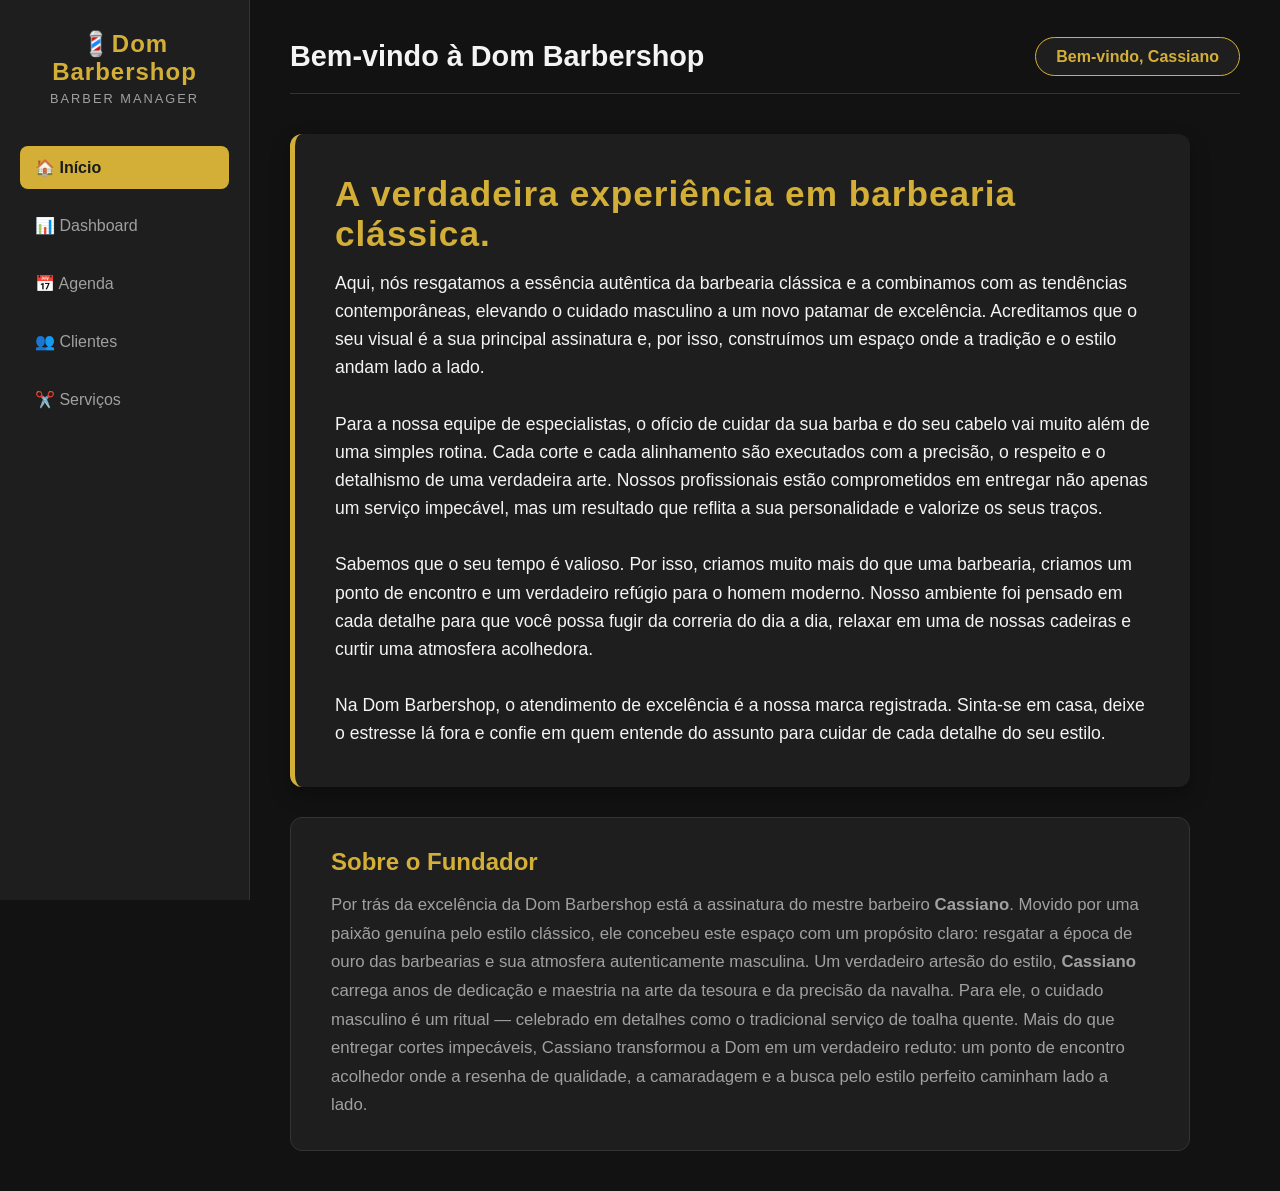
==== frontend/index.html @ 0cf0819b "Front-End até agora" ====
<!DOCTYPE html>
<html lang="pt-BR">
<head>
    <meta charset="UTF-8">
    <meta name="viewport" content="width=device-width, initial-scale=1.0">
    <title>Dom Barbershop | Início</title>
    <link rel="stylesheet" href="css/style.css">
</head>
<body>

    <nav class="sidebar">
        <a href="index.html" class="logo-link">
            <div class="logo">
                <h2 class="shop-name">💈Dom Barbershop</h2>
                <span class="system-name">Barber Manager</span>
            </div>
        </a>
        
        <ul class="nav-links">
            <li><a href="index.html" class="active">🏠 Início</a></li>
            <li><a href="dashboard.html">📊 Dashboard</a></li>
            <li><a href="agenda.html">📅 Agenda</a></li>
            <li><a href="clientes.html">👥 Clientes</a></li>
            <li><a href="servicos.html">✂️ Serviços</a></li>
        </ul>
    </nav>

    <main class="main-content">
        <header class="top-header">
            <h1 id="page-title">Bem-vindo à Dom Barbershop</h1>
            <div class="user-profile">
                <span>Bem-vindo, Cassiano</span>
            </div>
        </header>

        <section id="home-presentation" class="active-page">
            <div class="presentation-container">
                
                <div class="hero-section">
                    <h2>A verdadeira experiência em barbearia clássica.</h2>
                    <p>Aqui, nós resgatamos a essência autêntica da barbearia clássica e a combinamos com as tendências contemporâneas, elevando o cuidado masculino a um novo patamar de excelência. Acreditamos que o seu visual é a sua principal assinatura e, por isso, construímos um espaço onde a tradição e o estilo andam lado a lado. <br><br>

                    Para a nossa equipe de especialistas, o ofício de cuidar da sua barba e do seu cabelo vai muito além de uma simples rotina. Cada corte e cada alinhamento são executados com a precisão, o respeito e o detalhismo de uma verdadeira arte. Nossos profissionais estão comprometidos em entregar não apenas um serviço impecável, mas um resultado que reflita a sua personalidade e valorize os seus traços. <br><br>

                    Sabemos que o seu tempo é valioso. Por isso, criamos muito mais do que uma barbearia, criamos um ponto de encontro e um verdadeiro refúgio para o homem moderno. Nosso ambiente foi pensado em cada detalhe para que você possa fugir da correria do dia a dia, relaxar em uma de nossas cadeiras e curtir uma atmosfera acolhedora. <br><br>

                    Na Dom Barbershop, o atendimento de excelência é a nossa marca registrada. Sinta-se em casa, deixe o estresse lá fora e confie em quem entende do assunto para cuidar de cada detalhe do seu estilo.
                        
                    </p>
                </div>

                <div class="about-owner">
                    <h3>Sobre o Fundador</h3>
                    <p>Por trás da excelência da Dom Barbershop está a assinatura do mestre barbeiro <strong>Cassiano</strong>. Movido por uma paixão genuína pelo estilo clássico, ele concebeu este espaço com um propósito claro: resgatar a época de ouro das barbearias e sua atmosfera autenticamente masculina. Um verdadeiro artesão do estilo, <strong>Cassiano</strong> carrega anos de dedicação e maestria na arte da tesoura e da precisão da navalha. Para ele, o cuidado masculino é um ritual — celebrado em detalhes como o tradicional serviço de toalha quente. Mais do que entregar cortes impecáveis, Cassiano transformou a Dom em um verdadeiro reduto: um ponto de encontro acolhedor onde a resenha de qualidade, a camaradagem e a busca pelo estilo perfeito caminham lado a lado.</p>
                </div>

            </div>
        </section>

    </main>

    <script src="js/main.js"></script>
</body>
</html>
---- frontend/css/style.css ----
/* =========================================
TEMA: PREMIUM / VINTAGE (Escuro e Elegante)
   ========================================= */
:root {
    --primary-color: #d4af37;       /* Dourado */
    --secondary-color: #1a1a1a;     /* Preto secundário */
    --bg-body: #121212;             /* Fundo principal bem escuro */
    --sidebar-bg: #1e1e1e;          /* Fundo do menu e dos cards */
    --text-color: #f4f4f4;          /* Branco gelo */
    --text-muted: #a0a0a0;          /* Cinza para textos secundários */
    --danger-color: #8b0000;        /* Vermelho escuro */
    --success-color: #2e8b57;       /* Verde suave */
    --border-color: #333333;        /* Cor das linhas divisórias */
}

/* =========================================
RESET E CONFIGURAÇÕES GLOBAIS
   ========================================= */
* {
    margin: 0;
    padding: 0;
    box-sizing: border-box;
    font-family: 'Segoe UI', Tahoma, Geneva, Verdana, sans-serif;
}

body {
    background-color: var(--bg-body);
    color: var(--text-color);
    display: flex;
    min-height: 100vh;
}

/* =========================================
SIDEBAR (MENU LATERAL)
   ========================================= */
.sidebar {
    width: 250px;
    background-color: var(--sidebar-bg);
    padding: 30px 20px;
    border-right: 1px solid var(--border-color);
    display: flex;
    flex-direction: column;

    /* Novas propriedades para fixar o menu */
    position: fixed;      /* Fixa o elemento na tela */
    height: 100vh;        /* Garante que ocupe toda a altura da janela */
    left: 0;
    top: 0;
    z-index: 1000;        /* Garante que fique acima de outros elementos */
    overflow-y: auto;     /* Adiciona scroll interno se houver muitos links */
}

.logo h2 {
    color: var(--primary-color);
    text-align: center;
    margin-bottom: 40px;
    font-size: 1.5rem;
    letter-spacing: 1px;
}

.nav-links {
    list-style: none;
}

.nav-links li {
    margin-bottom: 15px;
}

.nav-links a {
    text-decoration: none;
    color: var(--text-muted);
    display: block;
    padding: 12px 15px;
    border-radius: 8px;
    transition: all 0.3s ease;
    font-weight: 500;
}

.nav-links a:hover, .nav-links a.active {
    background-color: var(--primary-color);
    color: var(--secondary-color);
    font-weight: bold;
}

/* =========================================
ÁREA PRINCIPAL (MAIN CONTENT)
   ========================================= */
.main-content {
    flex: 1; /* Ocupa todo o resto da tela */
    padding: 40px;
    display: flex;
    flex-direction: column;
    gap: 30px;
    margin-left: 250px;
}

/* CABEÇALHO */
.top-header {
    display: flex;
    justify-content: space-between;
    align-items: center;
    border-bottom: 1px solid var(--border-color);
    padding-bottom: 20px;
}

.top-header h1 {
    font-size: 1.8rem;
    font-weight: 600;
}

.user-profile span {
    background-color: var(--sidebar-bg);
    padding: 10px 20px;
    border-radius: 20px;
    border: 1px solid var(--primary-color);
    color: var(--primary-color);
    font-weight: bold;
}

/* =========================================
CARDS DO DASHBOARD (CSS GRID)
   ========================================= */
.dashboard-cards {
    display: grid;
    /* Isso faz a responsividade mágica: cria colunas de no mínimo 250px */
    grid-template-columns: repeat(auto-fit, minmax(250px, 1fr));
    gap: 20px;
}

.card {
    background-color: var(--sidebar-bg);
    padding: 25px;
    border-radius: 12px;
    border: 1px solid var(--border-color);
    box-shadow: 0 4px 15px rgba(0, 0, 0, 0.2);
    transition: transform 0.3s ease;
}

.card:hover {
    transform: translateY(-5px); /* Efeito de flutuar ao passar o mouse */
    border-color: var(--primary-color);
}

.card h3 {
    color: var(--text-muted);
    font-size: 1rem;
    margin-bottom: 15px;
}

.card .number {
    font-size: 2.5rem;
    font-weight: bold;
    color: var(--primary-color);
}

.card .next-client {
    font-size: 1.2rem;
    font-weight: 500;
    color: var(--text-color);
}

/* =========================================
ESTILIZAÇÃO DA LOGO E NOME DA BARBEARIA
   ========================================= */
.logo {
    display: flex;
    flex-direction: column;
    align-items: center;
    margin-bottom: 40px;
}

.logo .shop-name {
    color: var(--primary-color);
    font-size: 1.5rem;
    letter-spacing: 1px;
    text-align: center;
    margin-bottom: 5px;
}

.logo .system-name {
    color: var(--text-muted);
    font-size: 0.8rem;
    text-transform: uppercase;
    letter-spacing: 2px;
}

/* =========================================
   FORMULÁRIO DE NOVO AGENDAMENTO
   ========================================= */

/* Container Principal do Formulário */
.form-container {
    background-color: var(--sidebar-bg); /* Usa o mesmo fundo dos cards para coerência */
    padding: 35px 40px;
    border-radius: 12px;
    border: 1px solid var(--border-color);
    box-shadow: 0 8px 20px rgba(0, 0, 0, 0.3); /* Sombra um pouco mais forte para destacar */
    max-width: 800px; /* Evita que o formulário estique na tela inteira */
    margin-top: 10px;
}

/* Cabeçalho do Formulário */
.form-header {
    margin-bottom: 30px;
    border-bottom: 1px solid var(--border-color);
    padding-bottom: 15px;
}

.form-header h2 {
    color: var(--primary-color);
    font-size: 1.8rem;
    margin-bottom: 5px;
}

.form-header p {
    color: var(--text-muted);
    font-size: 0.95rem;
}

/* Estrutura de Grid/Flex para dividir colunas */
.form-row {
    display: flex;
    gap: 20px;
}

.form-row .input-group {
    flex: 1; /* Faz com que os campos na mesma linha dividam o espaço meio a meio */
}

/* Grupos de Inputs (Label + Campo) */
.input-group {
    margin-bottom: 25px;
    display: flex;
    flex-direction: column;
}

.input-group label {
    color: var(--text-color);
    font-size: 0.85rem;
    font-weight: 600;
    margin-bottom: 10px;
    text-transform: uppercase;
    letter-spacing: 1px;
}

/* Estilização dos Campos de Digitação e Seleção */
.input-group input,
.input-group select {
    background-color: var(--bg-body); /* Fundo mais escuro que o container cria "profundidade" */
    color: var(--text-color);
    border: 1px solid var(--border-color);
    padding: 14px 15px;
    border-radius: 8px;
    font-size: 1rem;
    outline: none;
    transition: all 0.3s ease;
}

/* O "Pulo do Gato": Efeito quando o usuário clica no campo */
.input-group input:focus,
.input-group select:focus {
    border-color: var(--primary-color);
    box-shadow: 0 0 0 3px rgba(212, 175, 55, 0.15); /* Uma aura dourada sutil */
}

/* Truque Avançado: Inverter a cor do ícone do calendário para aparecer no tema escuro */
input[type="datetime-local"]::-webkit-calendar-picker-indicator {
    filter: invert(1);
    cursor: pointer;
    opacity: 0.7;
    transition: 0.3s;
}

input[type="datetime-local"]::-webkit-calendar-picker-indicator:hover {
    opacity: 1;
}

/* Botão de Submissão */
.btn-submit {
    background-color: var(--primary-color);
    color: var(--secondary-color); /* Texto preto no fundo dourado gera alto contraste */
    border: none;
    padding: 16px 30px;
    font-size: 1.1rem;
    font-weight: 800;
    border-radius: 8px;
    cursor: pointer;
    width: 100%;
    margin-top: 10px;
    transition: transform 0.3s ease, background-color 0.3s ease, box-shadow 0.3s ease;
    text-transform: uppercase;
    letter-spacing: 2px;
}

.btn-submit:hover {
    transform: translateY(-3px); /* Efeito do botão "levantando" */
    background-color: #e5c158; /* Um dourado levemente mais claro ao passar o mouse */
    box-shadow: 0 6px 20px rgba(212, 175, 55, 0.4);
}

/* =========================================
   CUSTOMIZAÇÃO FLATPICKR - PINTANDO DO ZERO
   ========================================= */

/* Fundo Principal e Borda */
.flatpickr-calendar {
    background: var(--sidebar-bg) !important;
    border: 1px solid var(--border-color) !important;
    box-shadow: 0 10px 25px rgba(0, 0, 0, 0.5) !important;
}

/* Força os fundos internos a ficarem transparentes para mostrar o fundo principal */
.flatpickr-days,
.flatpickr-month,
.flatpickr-weekdays,
.flatpickr-time {
    background: transparent !important;
}

/* Cor de todos os textos (Dias, Meses, Semanas, Relógio) */
.flatpickr-day,
.flatpickr-weekday,
.flatpickr-monthDropdown-months,
.flatpickr-current-month .numInputWrapper input,
.flatpickr-time input, 
.flatpickr-time .flatpickr-am-pm {
    color: var(--text-color) !important;
}

/* O DIA DE HOJE (borda dourada, texto branco) */
.flatpickr-day.today {
    border-color: var(--primary-color) !important;
    color: var(--text-color) !important;
}

/* DIA SELECIONADO E HOVER (Fundo dourado, texto preto) */
.flatpickr-day.selected,
.flatpickr-day:hover,
.flatpickr-day:focus,
.flatpickr-day.today:hover,
.flatpickr-day.today.selected {
    background: var(--primary-color) !important;
    border-color: var(--primary-color) !important;
    color: var(--secondary-color) !important;
    font-weight: bold !important;
}

/* Setas de Mês e Setas do Relógio */
.flatpickr-prev-month svg, 
.flatpickr-next-month svg,
.flatpickr-time .arrowUp svg, 
.flatpickr-time .arrowDown svg {
    fill: var(--text-color) !important;
}

/* Hover nas Setas */
.flatpickr-prev-month:hover svg, 
.flatpickr-next-month:hover svg {
    fill: var(--primary-color) !important;
}

/* Hover no input do relógio */
.flatpickr-time input:hover, 
.flatpickr-time input:focus {
    background: var(--bg-body) !important;
}

/* =========================================
   AJUSTES FINOS: MÊS E ANO
   ========================================= */

/* 1. Dá um respiro (espaço) entre o seletor de Mês e o de Ano */
.flatpickr-current-month .numInputWrapper {
    margin-left: 15px !important; 
}

/* 2. Pinta a setinha de cima (Ano) de branco */
.flatpickr-current-month .numInputWrapper span.arrowUp:after {
    border-bottom-color: var(--text-color) !important;
}

/* 3. Pinta a setinha de baixo (Ano) de branco */
.flatpickr-current-month .numInputWrapper span.arrowDown:after {
    border-top-color: var(--text-color) !important;
}

/* BÔNUS: Fica dourado quando passa o mouse por cima das setinhas do ano */
.flatpickr-current-month .numInputWrapper span.arrowUp:hover:after {
    border-bottom-color: var(--primary-color) !important;
}

.flatpickr-current-month .numInputWrapper span.arrowDown:hover:after {
    border-top-color: var(--primary-color) !important;
}

/* =========================================
AJUSTE DE VISIBILIDADE DOS MESES
   ========================================= */

/* Garante que a lista de meses seja legível (Fundo branco/Texto escuro) */
.flatpickr-monthDropdown-months {
    background-color: #1e1e1e !important; 
    color: #ffffff !important;
    border-radius: 4px;
}

/* Ajusta as opções dentro do menu para preto */
.flatpickr-monthDropdown-month {
    background-color: #ffffff !important;
    color: #000000 !important;
}

/* =========================================
   ESTILOS DA AGENDA (TIMELINE E BOTÃO)
   ========================================= */
.agenda-top-bar {
    display: flex;
    justify-content: space-between;
    align-items: center;
    margin-bottom: 20px;
    border-bottom: 1px solid var(--border-color);
    padding-bottom: 15px;
}

.btn-toggle {
    background-color: transparent;
    color: var(--primary-color);
    border: 1px solid var(--primary-color);
    padding: 8px 15px;
    border-radius: 5px;
    cursor: pointer;
    font-weight: bold;
    transition: 0.3s;
}

.btn-toggle:hover {
    background-color: var(--primary-color);
    color: var(--secondary-color);
}

.agenda-date {
    display: inline-block;
    color: var(--primary-color);
    font-weight: bold;
    font-size: 1.1rem;
    margin-bottom: 15px;
}

.timeline {
    display: flex;
    flex-direction: column;
    gap: 10px;
}

.timeline-slot {
    display: flex;
    align-items: center;
    background-color: #1e1e1e;
    border-radius: 8px;
    padding: 15px 20px;
    border-left: 4px solid var(--primary-color);
}

.slot-time {
    font-weight: bold;
    color: var(--primary-color);
    width: 70px;
    font-size: 1.1rem;
}

.slot-content {
    flex: 1;
    margin-left: 20px;
}

.appointment-card {
    display: flex;
    justify-content: space-between;
    align-items: center;
}

.client-name {
    font-weight: 600;
    font-size: 1.1rem;
    color: var(--text-color);
}

.service-tag {
    background-color: rgba(212, 175, 55, 0.1);
    color: var(--primary-color);
    padding: 4px 12px;
    border-radius: 15px;
    font-size: 0.8rem;
    font-weight: bold;
    text-transform: uppercase;
}

/* =========================================
LINK DA LOGO (SEM ANIMAÇÕES)
   ========================================= */
.logo-link {
    text-decoration: none; /* Remove o sublinhado padrão dos links */
    display: block; /* Garante que toda a área em volta do texto seja clicável */
    cursor: pointer; /* Mostra a "mãozinha" do mouse */
}

/* Força o link a não ter nenhum efeito, cor ou movimento ao passar o mouse */
.logo-link:hover, 
.logo-link:active, 
.logo-link:focus {
    text-decoration: none;
    outline: none;
    background: transparent;
    transform: none; /* Garante ausência de animações de movimento */
}

/* =========================================
   TELA INICIAL (APRESENTAÇÃO)
   ========================================= */
.presentation-container {
    display: flex;
    flex-direction: column;
    gap: 30px;
    max-width: 900px;
    margin-top: 10px;
}

/* Bloco principal de Boas-vindas */
.hero-section {
    background-color: var(--sidebar-bg);
    padding: 40px;
    border-radius: 12px;
    border-left: 5px solid var(--primary-color); /* Borda dourada lateral */
    box-shadow: 0 8px 20px rgba(0, 0, 0, 0.3);
}

.hero-section h2 {
    color: var(--primary-color);
    font-size: 2.2rem;
    margin-bottom: 15px;
    letter-spacing: 1px;
}

.hero-section p {
    font-size: 1.1rem;
    line-height: 1.6;
    color: var(--text-color);
}

/* Bloco sobre o Dono */
.about-owner {
    background-color: var(--sidebar-bg);
    padding: 30px 40px;
    border-radius: 12px;
    border: 1px solid var(--border-color);
}

.about-owner h3 {
    color: var(--primary-color);
    font-size: 1.5rem;
    margin-bottom: 15px;
    display: flex;
    align-items: center;
    gap: 10px;
}

.about-owner p {
    font-size: 1.05rem;
    line-height: 1.7;
    color: var(--text-muted);
}

/* =========================================
BARRA DE TOPO E PESQUISA (Clientes)
   ========================================= */
.agenda-top-bar {
    display: flex;
    justify-content: space-between;
    align-items: center;
    margin-bottom: 25px;
    padding-bottom: 15px;
    border-bottom: 1px solid var(--border-color);
    flex-wrap: wrap; /* Ajuda se a tela for pequena */
    gap: 15px;
}

.busca-container {
    flex: 1;
    max-width: 400px; /* Limita a largura da barra */
    display: flex;
    justify-content: flex-end;
}

#busca-cliente {
    width: 100%;
    padding: 12px 20px;
    border-radius: 30px; /* Deixa a barra redondinha e elegante */
    background-color: var(--bg-body);
    border: 1px solid var(--border-color);
    color: var(--text-color);
    font-size: 1rem;
    outline: none;
    transition: all 0.3s ease;
}

#busca-cliente:focus {
    border-color: var(--primary-color);
    box-shadow: 0 0 0 3px rgba(212, 175, 55, 0.15); /* Brilho dourado ao clicar */
}

#busca-cliente::placeholder {
    color: var(--text-muted);
}

/* =========================================
REGRAS EXCLUSIVAS PARA A TABELA DE CLIENTES (4 Colunas)
   ========================================= */
#clientes-page .tabela-estilizada {
    table-layout: fixed; 
    width: 100%;
}

/* Define a separação uniforme de 25% para cada uma das 4 colunas */
#clientes-page .tabela-estilizada th,
#clientes-page .tabela-estilizada td {
    width: 25%; 
    padding: 15px 20px;
    text-align: left;
}

/* =========================================
ESTILOS DA TABELA (Clientes e Agenda)
   ========================================= */
.card-lista {
    background-color: var(--sidebar-bg);
    padding: 30px;
    border-radius: 12px;
    border: 1px solid var(--border-color);
    box-shadow: 0 8px 20px rgba(0, 0, 0, 0.3);
    margin-top: 10px;
    overflow-x: auto; 
}

.tabela-estilizada {
    width: 100%;
    border-collapse: collapse;
}

/* Cabeçalho padrão para TODAS as tabelas */
.tabela-estilizada th {
    text-align: left; /* Mantém tudo alinhado à esquerda */
    color: var(--primary-color);
    border-bottom: 2px solid var(--border-color);
    padding: 15px 10px;
    font-size: 0.9rem;
    text-transform: uppercase;
    letter-spacing: 1px;
}

/* =========================================
REGRAS EXCLUSIVAS PARA A TABELA DA AGENDA (4 Colunas)
   ========================================= */
#agenda-table-view .tabela-estilizada {
    table-layout: fixed; 
    width: 100%;
}

/* Alinhamos TUDO à esquerda e definimos o respiro geral */
#agenda-table-view .tabela-estilizada th,
#agenda-table-view .tabela-estilizada td {
    padding: 15px 15px; /* Reduzi um pouquinho o padding para não empurrar muito */
    text-align: left; 
}

/* 1. Coluna: HORA (Reduzido para 10% - Fica bem justinho) */
#agenda-table-view .tabela-estilizada th:nth-child(1),
#agenda-table-view .tabela-estilizada td:nth-child(1) {
    width: 30%; 
}

/* 2. Coluna: CLIENTE (Aumentado para 45% - Fica mais perto da hora e ganha destaque) */
#agenda-table-view .tabela-estilizada th:nth-child(2),
#agenda-table-view .tabela-estilizada td:nth-child(2) {
    width: 35%; 
}

/* 3. Coluna: SERVIÇO (Ocupa 30% do espaço) */
#agenda-table-view .tabela-estilizada th:nth-child(3),
#agenda-table-view .tabela-estilizada td:nth-child(3) {
    width: 35%; 
}

/* 4. Coluna: TEMPO (Ocupa os 15% finais) */
#agenda-table-view .tabela-estilizada th:nth-child(4),
#agenda-table-view .tabela-estilizada td:nth-child(4) {
    width: 10%; 
}
/* =========================================
ESTILOS DA GRELHA DE SERVIÇOS
   ========================================= */
.grid-servicos {
    display: grid;
    grid-template-columns: repeat(auto-fill, minmax(220px, 1fr));
    gap: 20px;
    margin-top: 25px;
}

.card-servico {
    background-color: var(--bg-body);
    padding: 25px 20px;
    border-radius: 10px;
    border-left: 4px solid var(--primary-color);
    display: flex;
    flex-direction: column;
    box-shadow: 0 4px 10px rgba(0, 0, 0, 0.2);
    transition: transform 0.3s ease, border-color 0.3s ease;
}

.card-servico:hover {
    transform: translateY(-5px);
    border-color: #fff;
}

/* =========================================
MODAL CUSTOMIZADO (POP-UP INTERATIVO)
   ========================================= */
.modal-overlay {
    display: none; /* Escondido por defeito */
    position: fixed;
    top: 0;
    left: 0;
    width: 100%;
    height: 100%;
    background-color: rgba(0, 0, 0, 0.8); /* Fundo desfocado escuro */
    z-index: 9999;
    justify-content: center;
    align-items: center;
    opacity: 0;
    transition: opacity 0.3s ease;
}

.modal-overlay.active {
    display: flex;
    opacity: 1;
}

.modal-content {
    background-color: var(--sidebar-bg);
    padding: 35px;
    border-radius: 12px;
    border: 1px solid var(--primary-color);
    width: 90%;
    max-width: 400px;
    box-shadow: 0 10px 40px rgba(0, 0, 0, 0.6);
    transform: scale(0.8);
    transition: transform 0.3s ease;
}

.modal-overlay.active .modal-content {
    transform: scale(1); /* Animação de "pulo" ao abrir */
}

.modal-content h3 {
    color: var(--primary-color);
    margin-bottom: 25px;
    font-size: 1.5rem;
    text-align: center;
}

.modal-actions {
    display: flex;
    gap: 15px;
    margin-top: 20px;
}

.btn-cancelar {
    background-color: transparent;
    color: var(--text-muted);
    border: 1px solid var(--text-muted);
    padding: 12px;
    border-radius: 8px;
    cursor: pointer;
    flex: 1;
    font-weight: bold;
    transition: 0.3s;
}

.btn-cancelar:hover {
    background-color: #333;
    color: #fff;
}

/* O botão de Salvar dentro do Pop-up */
.modal-actions .btn-submit {
    margin-top: 0; 
    flex: 1;
    
    /* "Desliga" os estilos do botão gigante do dashboard */
    padding: 12px; /* Mesmo tamanho do Cancelar */
    font-size: 1rem; /* Mesmo tamanho do Cancelar */
    text-transform: none; /* Tira as letras todas maiúsculas */
    letter-spacing: normal; /* Tira o espaçamento extra das letras */
    box-shadow: none; /* Tira a sombra */
    
    /* Deixa o visual com borda transparente igual ao Cancelar, mas em dourado */
    background-color: transparent;
    color: var(--primary-color);
    border: 1px solid var(--primary-color);
    border-radius: 8px;
    transition: 0.3s;
}

.modal-actions .btn-submit:hover {
    background-color: var(--primary-color);
    color: var(--secondary-color);
    transform: none; /* Tira o efeito de pulo para ficar elegante como o Cancelar */
}

/* =========================================
BOTÕES DOS CARTÕES DE SERVIÇO (EDITAR / REMOVER)
   ========================================= */
.card-actions {
    display: flex;
    gap: 10px;
    margin-top: 15px;
}

/* Agrupamos as regras para forçar tamanho idêntico em ambos */
.btn-editar-servico, .btn-remover-servico {
    flex: 1;
    height: 36px; /* Força a altura exata para os dois botões */
    margin: 0 !important; /* Corta qualquer margem antiga que tenha sobrado */
    padding: 0 !important; /* Corta paddings antigos que causam diferença */
    background: transparent;
    border-radius: 5px;
    cursor: pointer;
    font-size: 0.9rem;
    font-weight: bold;
    transition: 0.3s ease;
    
    /* Centraliza o texto dentro da altura que definimos */
    display: flex;
    justify-content: center;
    align-items: center;
    box-sizing: border-box;
}

.btn-editar-servico {
    border: 1px solid var(--primary-color);
    color: var(--primary-color);
}

.btn-editar-servico:hover {
    background: var(--primary-color);
    color: var(--secondary-color);
}

.btn-remover-servico {
    border: 1px solid var(--danger-color);
    color: var(--danger-color);
}

.btn-remover-servico:hover {
    background: var(--danger-color);
    color: #fff;
}

/* =========================================
BOTÃO DE EXCLUIR AGENDAMENTO (LIXEIRA)
========================================= */
.btn-delete-icon {
    background: transparent;
    border: none;
    cursor: pointer;
    font-size: 1.3rem;
    transition: transform 0.2s ease, opacity 0.2s ease;
    opacity: 0.6; /* Fica meio apagado para não chamar muita atenção */
}

.btn-delete-icon:hover {
    transform: scale(1.2); /* Cresce ao passar o mouse */
    opacity: 1; /* Acende a cor */
}
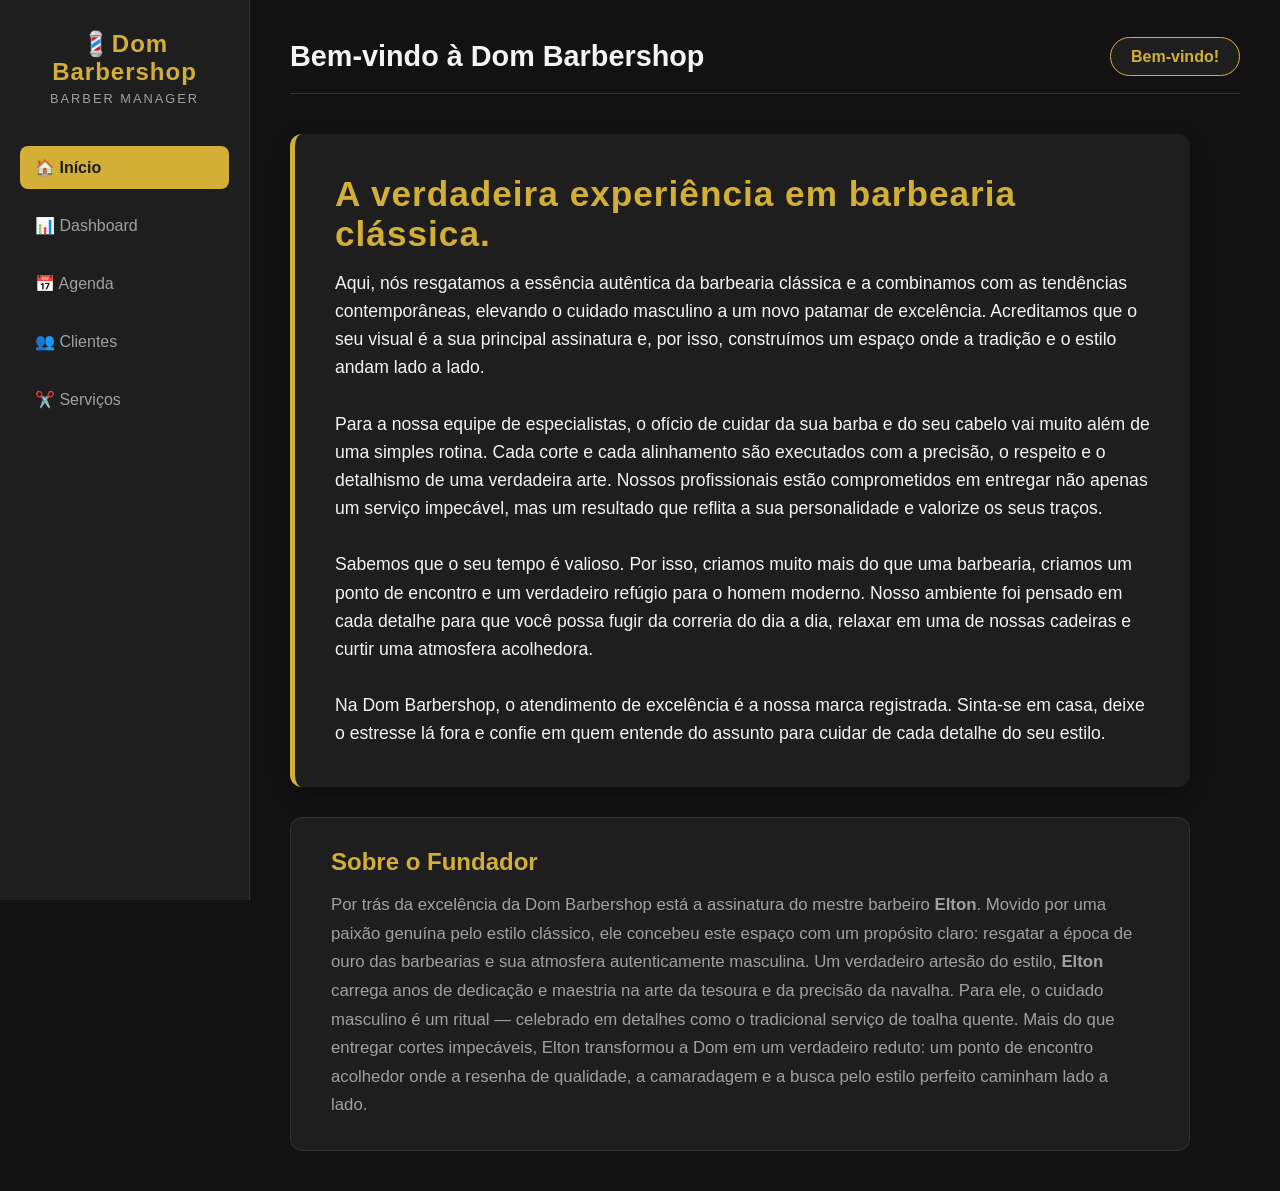
==== commit 06b979eb: "Alterações no fluxo de agendamento e estatísticas reais do dashboard" ====
--- a/frontend/index.html
+++ b/frontend/index.html
@@ -29,7 +29,7 @@
         <header class="top-header">
             <h1 id="page-title">Bem-vindo à Dom Barbershop</h1>
             <div class="user-profile">
-                <span>Bem-vindo, Cassiano</span>
+                <span>Bem-vindo!</span>
             </div>
         </header>
 
@@ -51,7 +51,7 @@
 
                 <div class="about-owner">
                     <h3>Sobre o Fundador</h3>
-                    <p>Por trás da excelência da Dom Barbershop está a assinatura do mestre barbeiro <strong>Cassiano</strong>. Movido por uma paixão genuína pelo estilo clássico, ele concebeu este espaço com um propósito claro: resgatar a época de ouro das barbearias e sua atmosfera autenticamente masculina. Um verdadeiro artesão do estilo, <strong>Cassiano</strong> carrega anos de dedicação e maestria na arte da tesoura e da precisão da navalha. Para ele, o cuidado masculino é um ritual — celebrado em detalhes como o tradicional serviço de toalha quente. Mais do que entregar cortes impecáveis, Cassiano transformou a Dom em um verdadeiro reduto: um ponto de encontro acolhedor onde a resenha de qualidade, a camaradagem e a busca pelo estilo perfeito caminham lado a lado.</p>
+                    <p>Por trás da excelência da Dom Barbershop está a assinatura do mestre barbeiro <strong>Elton</strong>. Movido por uma paixão genuína pelo estilo clássico, ele concebeu este espaço com um propósito claro: resgatar a época de ouro das barbearias e sua atmosfera autenticamente masculina. Um verdadeiro artesão do estilo, <strong>Elton</strong> carrega anos de dedicação e maestria na arte da tesoura e da precisão da navalha. Para ele, o cuidado masculino é um ritual — celebrado em detalhes como o tradicional serviço de toalha quente. Mais do que entregar cortes impecáveis, Elton transformou a Dom em um verdadeiro reduto: um ponto de encontro acolhedor onde a resenha de qualidade, a camaradagem e a busca pelo estilo perfeito caminham lado a lado.</p>
                 </div>
 
             </div>
--- a/frontend/css/style.css
+++ b/frontend/css/style.css
@@ -1,6 +1,5 @@
-/* =========================================
-TEMA: PREMIUM / VINTAGE (Escuro e Elegante)
-   ========================================= */
+/* VARIÁVEIS */
+
 :root {
     --primary-color: #d4af37;       /* Dourado */
     --secondary-color: #1a1a1a;     /* Preto secundário */
@@ -13,9 +12,7 @@
     --border-color: #333333;        /* Cor das linhas divisórias */
 }
 
-/* =========================================
-RESET E CONFIGURAÇÕES GLOBAIS
-   ========================================= */
+/* RESET E CONFIGURAÇÕES GLOBAIS */
 * {
     margin: 0;
     padding: 0;
@@ -30,9 +27,7 @@
     min-height: 100vh;
 }
 
-/* =========================================
-SIDEBAR (MENU LATERAL)
-   ========================================= */
+/* MENU LATERAL */
 .sidebar {
     width: 250px;
     background-color: var(--sidebar-bg);
@@ -41,13 +36,12 @@
     display: flex;
     flex-direction: column;
 
-    /* Novas propriedades para fixar o menu */
-    position: fixed;      /* Fixa o elemento na tela */
-    height: 100vh;        /* Garante que ocupe toda a altura da janela */
+    position: fixed;
+    height: 100vh;
     left: 0;
     top: 0;
-    z-index: 1000;        /* Garante que fique acima de outros elementos */
-    overflow-y: auto;     /* Adiciona scroll interno se houver muitos links */
+    z-index: 1000;
+    overflow-y: auto;
 }
 
 .logo h2 {
@@ -82,11 +76,9 @@
     font-weight: bold;
 }
 
-/* =========================================
-ÁREA PRINCIPAL (MAIN CONTENT)
-   ========================================= */
+/* ÁREA PRINCIPAL */
 .main-content {
-    flex: 1; /* Ocupa todo o resto da tela */
+    flex: 1;
     padding: 40px;
     display: flex;
     flex-direction: column;
@@ -117,12 +109,9 @@
     font-weight: bold;
 }
 
-/* =========================================
-CARDS DO DASHBOARD (CSS GRID)
-   ========================================= */
+/* CARDS DO DASHBOARD */
 .dashboard-cards {
     display: grid;
-    /* Isso faz a responsividade mágica: cria colunas de no mínimo 250px */
     grid-template-columns: repeat(auto-fit, minmax(250px, 1fr));
     gap: 20px;
 }
@@ -137,7 +126,7 @@
 }
 
 .card:hover {
-    transform: translateY(-5px); /* Efeito de flutuar ao passar o mouse */
+    transform: translateY(-5px);
     border-color: var(--primary-color);
 }
 
@@ -159,9 +148,7 @@
     color: var(--text-color);
 }
 
-/* =========================================
-ESTILIZAÇÃO DA LOGO E NOME DA BARBEARIA
-   ========================================= */
+/* ESTILIZAÇÃO DA LOGO E NOME DA BARBEARIA */
 .logo {
     display: flex;
     flex-direction: column;
@@ -184,18 +171,16 @@
     letter-spacing: 2px;
 }
 
-/* =========================================
-   FORMULÁRIO DE NOVO AGENDAMENTO
-   ========================================= */
+/* FORMULÁRIO DE NOVO AGENDAMENTO */
 
 /* Container Principal do Formulário */
 .form-container {
-    background-color: var(--sidebar-bg); /* Usa o mesmo fundo dos cards para coerência */
+    background-color: var(--sidebar-bg);
     padding: 35px 40px;
     border-radius: 12px;
     border: 1px solid var(--border-color);
-    box-shadow: 0 8px 20px rgba(0, 0, 0, 0.3); /* Sombra um pouco mais forte para destacar */
-    max-width: 800px; /* Evita que o formulário estique na tela inteira */
+    box-shadow: 0 8px 20px rgba(0, 0, 0, 0.3);
+    max-width: 800px;
     margin-top: 10px;
 }
 
@@ -224,7 +209,7 @@
 }
 
 .form-row .input-group {
-    flex: 1; /* Faz com que os campos na mesma linha dividam o espaço meio a meio */
+    flex: 1;
 }
 
 /* Grupos de Inputs (Label + Campo) */
@@ -246,7 +231,7 @@
 /* Estilização dos Campos de Digitação e Seleção */
 .input-group input,
 .input-group select {
-    background-color: var(--bg-body); /* Fundo mais escuro que o container cria "profundidade" */
+    background-color: var(--bg-body);
     color: var(--text-color);
     border: 1px solid var(--border-color);
     padding: 14px 15px;
@@ -256,14 +241,13 @@
     transition: all 0.3s ease;
 }
 
-/* O "Pulo do Gato": Efeito quando o usuário clica no campo */
 .input-group input:focus,
 .input-group select:focus {
     border-color: var(--primary-color);
-    box-shadow: 0 0 0 3px rgba(212, 175, 55, 0.15); /* Uma aura dourada sutil */
-}
-
-/* Truque Avançado: Inverter a cor do ícone do calendário para aparecer no tema escuro */
+    box-shadow: 0 0 0 3px rgba(212, 175, 55, 0.15);
+}
+
+/* Inverte a cor do ícone do calendário para aparecer no tema escuro */
 input[type="datetime-local"]::-webkit-calendar-picker-indicator {
     filter: invert(1);
     cursor: pointer;
@@ -275,10 +259,10 @@
     opacity: 1;
 }
 
-/* Botão de Submissão */
+/* Botão de Envio */
 .btn-submit {
     background-color: var(--primary-color);
-    color: var(--secondary-color); /* Texto preto no fundo dourado gera alto contraste */
+    color: var(--secondary-color);
     border: none;
     padding: 16px 30px;
     font-size: 1.1rem;
@@ -298,9 +282,7 @@
     box-shadow: 0 6px 20px rgba(212, 175, 55, 0.4);
 }
 
-/* =========================================
-   CUSTOMIZAÇÃO FLATPICKR - PINTANDO DO ZERO
-   ========================================= */
+/* CUSTOMIZAÇÃO FLATPICKR - PINTANDO DO ZERO */
 
 /* Fundo Principal e Borda */
 .flatpickr-calendar {
@@ -327,13 +309,11 @@
     color: var(--text-color) !important;
 }
 
-/* O DIA DE HOJE (borda dourada, texto branco) */
 .flatpickr-day.today {
     border-color: var(--primary-color) !important;
     color: var(--text-color) !important;
 }
 
-/* DIA SELECIONADO E HOVER (Fundo dourado, texto preto) */
 .flatpickr-day.selected,
 .flatpickr-day:hover,
 .flatpickr-day:focus,
@@ -365,26 +345,19 @@
     background: var(--bg-body) !important;
 }
 
-/* =========================================
-   AJUSTES FINOS: MÊS E ANO
-   ========================================= */
-
-/* 1. Dá um respiro (espaço) entre o seletor de Mês e o de Ano */
+/* MÊS E ANO */
 .flatpickr-current-month .numInputWrapper {
     margin-left: 15px !important; 
 }
 
-/* 2. Pinta a setinha de cima (Ano) de branco */
 .flatpickr-current-month .numInputWrapper span.arrowUp:after {
     border-bottom-color: var(--text-color) !important;
 }
 
-/* 3. Pinta a setinha de baixo (Ano) de branco */
 .flatpickr-current-month .numInputWrapper span.arrowDown:after {
     border-top-color: var(--text-color) !important;
 }
 
-/* BÔNUS: Fica dourado quando passa o mouse por cima das setinhas do ano */
 .flatpickr-current-month .numInputWrapper span.arrowUp:hover:after {
     border-bottom-color: var(--primary-color) !important;
 }
@@ -393,11 +366,8 @@
     border-top-color: var(--primary-color) !important;
 }
 
-/* =========================================
-AJUSTE DE VISIBILIDADE DOS MESES
-   ========================================= */
-
-/* Garante que a lista de meses seja legível (Fundo branco/Texto escuro) */
+/* VISIBILIDADE DOS MESES */
+
 .flatpickr-monthDropdown-months {
     background-color: #1e1e1e !important; 
     color: #ffffff !important;
@@ -410,9 +380,7 @@
     color: #000000 !important;
 }
 
-/* =========================================
-   ESTILOS DA AGENDA (TIMELINE E BOTÃO)
-   ========================================= */
+/* ESTILOS DA AGENDA */
 .agenda-top-bar {
     display: flex;
     justify-content: space-between;
@@ -495,13 +463,11 @@
     text-transform: uppercase;
 }
 
-/* =========================================
-LINK DA LOGO (SEM ANIMAÇÕES)
-   ========================================= */
+/* LINK DA LOGO */
 .logo-link {
-    text-decoration: none; /* Remove o sublinhado padrão dos links */
-    display: block; /* Garante que toda a área em volta do texto seja clicável */
-    cursor: pointer; /* Mostra a "mãozinha" do mouse */
+    text-decoration: none;
+    display: block;
+    cursor: pointer;
 }
 
 /* Força o link a não ter nenhum efeito, cor ou movimento ao passar o mouse */
@@ -511,12 +477,10 @@
     text-decoration: none;
     outline: none;
     background: transparent;
-    transform: none; /* Garante ausência de animações de movimento */
-}
-
-/* =========================================
-   TELA INICIAL (APRESENTAÇÃO)
-   ========================================= */
+    transform: none;
+}
+
+/* TELA INICIAL */
 .presentation-container {
     display: flex;
     flex-direction: column;
@@ -530,7 +494,7 @@
     background-color: var(--sidebar-bg);
     padding: 40px;
     border-radius: 12px;
-    border-left: 5px solid var(--primary-color); /* Borda dourada lateral */
+    border-left: 5px solid var(--primary-color);
     box-shadow: 0 8px 20px rgba(0, 0, 0, 0.3);
 }
 
@@ -570,9 +534,7 @@
     color: var(--text-muted);
 }
 
-/* =========================================
-BARRA DE TOPO E PESQUISA (Clientes)
-   ========================================= */
+/* BARRA DE TOPO E PESQUISA (Clientes) */
 .agenda-top-bar {
     display: flex;
     justify-content: space-between;
@@ -580,13 +542,13 @@
     margin-bottom: 25px;
     padding-bottom: 15px;
     border-bottom: 1px solid var(--border-color);
-    flex-wrap: wrap; /* Ajuda se a tela for pequena */
+    flex-wrap: wrap;
     gap: 15px;
 }
 
 .busca-container {
     flex: 1;
-    max-width: 400px; /* Limita a largura da barra */
+    max-width: 400px;
     display: flex;
     justify-content: flex-end;
 }
@@ -594,7 +556,7 @@
 #busca-cliente {
     width: 100%;
     padding: 12px 20px;
-    border-radius: 30px; /* Deixa a barra redondinha e elegante */
+    border-radius: 30px;
     background-color: var(--bg-body);
     border: 1px solid var(--border-color);
     color: var(--text-color);
@@ -612,15 +574,13 @@
     color: var(--text-muted);
 }
 
-/* =========================================
-REGRAS EXCLUSIVAS PARA A TABELA DE CLIENTES (4 Colunas)
-   ========================================= */
+/* REGRAS EXCLUSIVAS PARA A TABELA DE CLIENTES */
 #clientes-page .tabela-estilizada {
     table-layout: fixed; 
     width: 100%;
 }
 
-/* Define a separação uniforme de 25% para cada uma das 4 colunas */
+/* Define a separação das colunas */
 #clientes-page .tabela-estilizada th,
 #clientes-page .tabela-estilizada td {
     width: 25%; 
@@ -628,9 +588,7 @@
     text-align: left;
 }
 
-/* =========================================
-ESTILOS DA TABELA (Clientes e Agenda)
-   ========================================= */
+/* ESTILOS DA TABELA (Clientes e Agenda) */
 .card-lista {
     background-color: var(--sidebar-bg);
     padding: 30px;
@@ -648,7 +606,7 @@
 
 /* Cabeçalho padrão para TODAS as tabelas */
 .tabela-estilizada th {
-    text-align: left; /* Mantém tudo alinhado à esquerda */
+    text-align: left;
     color: var(--primary-color);
     border-bottom: 2px solid var(--border-color);
     padding: 15px 10px;
@@ -657,47 +615,38 @@
     letter-spacing: 1px;
 }
 
-/* =========================================
-REGRAS EXCLUSIVAS PARA A TABELA DA AGENDA (4 Colunas)
-   ========================================= */
+/* REGRAS EXCLUSIVAS PARA A TABELA DA AGENDA */
 #agenda-table-view .tabela-estilizada {
     table-layout: fixed; 
     width: 100%;
 }
 
-/* Alinhamos TUDO à esquerda e definimos o respiro geral */
 #agenda-table-view .tabela-estilizada th,
 #agenda-table-view .tabela-estilizada td {
-    padding: 15px 15px; /* Reduzi um pouquinho o padding para não empurrar muito */
+    padding: 15px 15px;
     text-align: left; 
 }
 
-/* 1. Coluna: HORA (Reduzido para 10% - Fica bem justinho) */
 #agenda-table-view .tabela-estilizada th:nth-child(1),
 #agenda-table-view .tabela-estilizada td:nth-child(1) {
     width: 30%; 
 }
 
-/* 2. Coluna: CLIENTE (Aumentado para 45% - Fica mais perto da hora e ganha destaque) */
 #agenda-table-view .tabela-estilizada th:nth-child(2),
 #agenda-table-view .tabela-estilizada td:nth-child(2) {
     width: 35%; 
 }
 
-/* 3. Coluna: SERVIÇO (Ocupa 30% do espaço) */
 #agenda-table-view .tabela-estilizada th:nth-child(3),
 #agenda-table-view .tabela-estilizada td:nth-child(3) {
     width: 35%; 
 }
 
-/* 4. Coluna: TEMPO (Ocupa os 15% finais) */
 #agenda-table-view .tabela-estilizada th:nth-child(4),
 #agenda-table-view .tabela-estilizada td:nth-child(4) {
     width: 10%; 
 }
-/* =========================================
-ESTILOS DA GRELHA DE SERVIÇOS
-   ========================================= */
+/* ESTILOS DO GRID DE SERVIÇOS */
 .grid-servicos {
     display: grid;
     grid-template-columns: repeat(auto-fill, minmax(220px, 1fr));
@@ -721,17 +670,15 @@
     border-color: #fff;
 }
 
-/* =========================================
-MODAL CUSTOMIZADO (POP-UP INTERATIVO)
-   ========================================= */
+/* MODAL CUSTOMIZADO (POP-UP INTERATIVO) */
 .modal-overlay {
-    display: none; /* Escondido por defeito */
+    display: none;
     position: fixed;
     top: 0;
     left: 0;
     width: 100%;
     height: 100%;
-    background-color: rgba(0, 0, 0, 0.8); /* Fundo desfocado escuro */
+    background-color: rgba(0, 0, 0, 0.8);
     z-index: 9999;
     justify-content: center;
     align-items: center;
@@ -757,7 +704,7 @@
 }
 
 .modal-overlay.active .modal-content {
-    transform: scale(1); /* Animação de "pulo" ao abrir */
+    transform: scale(1);
 }
 
 .modal-content h3 {
@@ -771,6 +718,12 @@
     display: flex;
     gap: 15px;
     margin-top: 20px;
+}
+
+/* Garante que o botão de remover dentro de modais siga o padrão de altura dos outros */
+.modal-actions .btn-remover-servico {
+    margin-top: 0;
+    font-size: 0.9rem;
 }
 
 .btn-cancelar {
@@ -790,19 +743,16 @@
     color: #fff;
 }
 
-/* O botão de Salvar dentro do Pop-up */
+/* Botão de Salvar dentro do Pop-up */
 .modal-actions .btn-submit {
     margin-top: 0; 
     flex: 1;
     
-    /* "Desliga" os estilos do botão gigante do dashboard */
-    padding: 12px; /* Mesmo tamanho do Cancelar */
-    font-size: 1rem; /* Mesmo tamanho do Cancelar */
-    text-transform: none; /* Tira as letras todas maiúsculas */
-    letter-spacing: normal; /* Tira o espaçamento extra das letras */
-    box-shadow: none; /* Tira a sombra */
-    
-    /* Deixa o visual com borda transparente igual ao Cancelar, mas em dourado */
+    padding: 12px;
+    font-size: 1rem;
+    text-transform: none;
+    letter-spacing: normal;
+    box-shadow: none;
     background-color: transparent;
     color: var(--primary-color);
     border: 1px solid var(--primary-color);
@@ -813,19 +763,17 @@
 .modal-actions .btn-submit:hover {
     background-color: var(--primary-color);
     color: var(--secondary-color);
-    transform: none; /* Tira o efeito de pulo para ficar elegante como o Cancelar */
-}
-
-/* =========================================
-BOTÕES DOS CARTÕES DE SERVIÇO (EDITAR / REMOVER)
-   ========================================= */
+    transform: none;
+}
+
+/* BOTÕES DOS CARTÕES DE SERVIÇO (EDITAR / REMOVER) */
 .card-actions {
     display: flex;
     gap: 10px;
     margin-top: 15px;
 }
 
-/* Agrupamos as regras para forçar tamanho idêntico em ambos */
+/* Forçar tamanho idêntico */
 .btn-editar-servico, .btn-remover-servico {
     flex: 1;
     height: 36px; /* Força a altura exata para os dois botões */
@@ -838,7 +786,7 @@
     font-weight: bold;
     transition: 0.3s ease;
     
-    /* Centraliza o texto dentro da altura que definimos */
+    /* Centraliza o texto dentro da altura definida */
     display: flex;
     justify-content: center;
     align-items: center;
@@ -865,19 +813,70 @@
     color: #fff;
 }
 
-/* =========================================
-BOTÃO DE EXCLUIR AGENDAMENTO (LIXEIRA)
-========================================= */
+/* BOTÃO DE EXCLUIR AGENDAMENTO (LIXEIRA) */
 .btn-delete-icon {
     background: transparent;
     border: none;
     cursor: pointer;
     font-size: 1.3rem;
     transition: transform 0.2s ease, opacity 0.2s ease;
-    opacity: 0.6; /* Fica meio apagado para não chamar muita atenção */
+    opacity: 0.6;
 }
 
 .btn-delete-icon:hover {
-    transform: scale(1.2); /* Cresce ao passar o mouse */
-    opacity: 1; /* Acende a cor */
+    transform: scale(1.2);
+    opacity: 1;
+}
+
+/* NOTIFICAÇÕES FLUTUANTES */
+.toast-notification {
+    position: fixed;
+    top: 50%;
+    left: 50%;
+    transform: translate(-50%, -50%) scale(0.8);
+    opacity: 0;
+    visibility: hidden;
+    background-color: var(--success-color);
+    color: #ffffff;
+    padding: 20px 25px;
+    border-radius: 12px;
+    box-shadow: 0 15px 40px rgba(0, 0, 0, 0.6);
+    font-size: 1rem;
+    z-index: 10000; 
+    display: flex;
+    align-items: flex-start;
+    gap: 15px;
+    width: 90%; 
+    max-width: 450px;
+    
+    transition: all 0.4s cubic-bezier(0.68, -0.55, 0.265, 1.55);
+}
+
+.toast-notification.show {
+    transform: translate(-50%, -50%) scale(1);
+    opacity: 1;
+    visibility: visible;
+}
+
+.toast-notification.error {
+    background-color: var(--danger-color);
+}
+
+/* BOTÃO FECHAR DA NOTIFICAÇÃO  */
+.toast-close {
+    background: transparent;
+    border: none;
+    color: #ffffff;
+    font-size: 1.8rem;
+    cursor: pointer;
+    opacity: 0.6;
+    transition: opacity 0.3s ease;
+    line-height: 1;
+    padding: 0;
+    margin-left: 10px;
+    margin-top: -2px;
+}
+
+.toast-close:hover {
+    opacity: 1;
 }
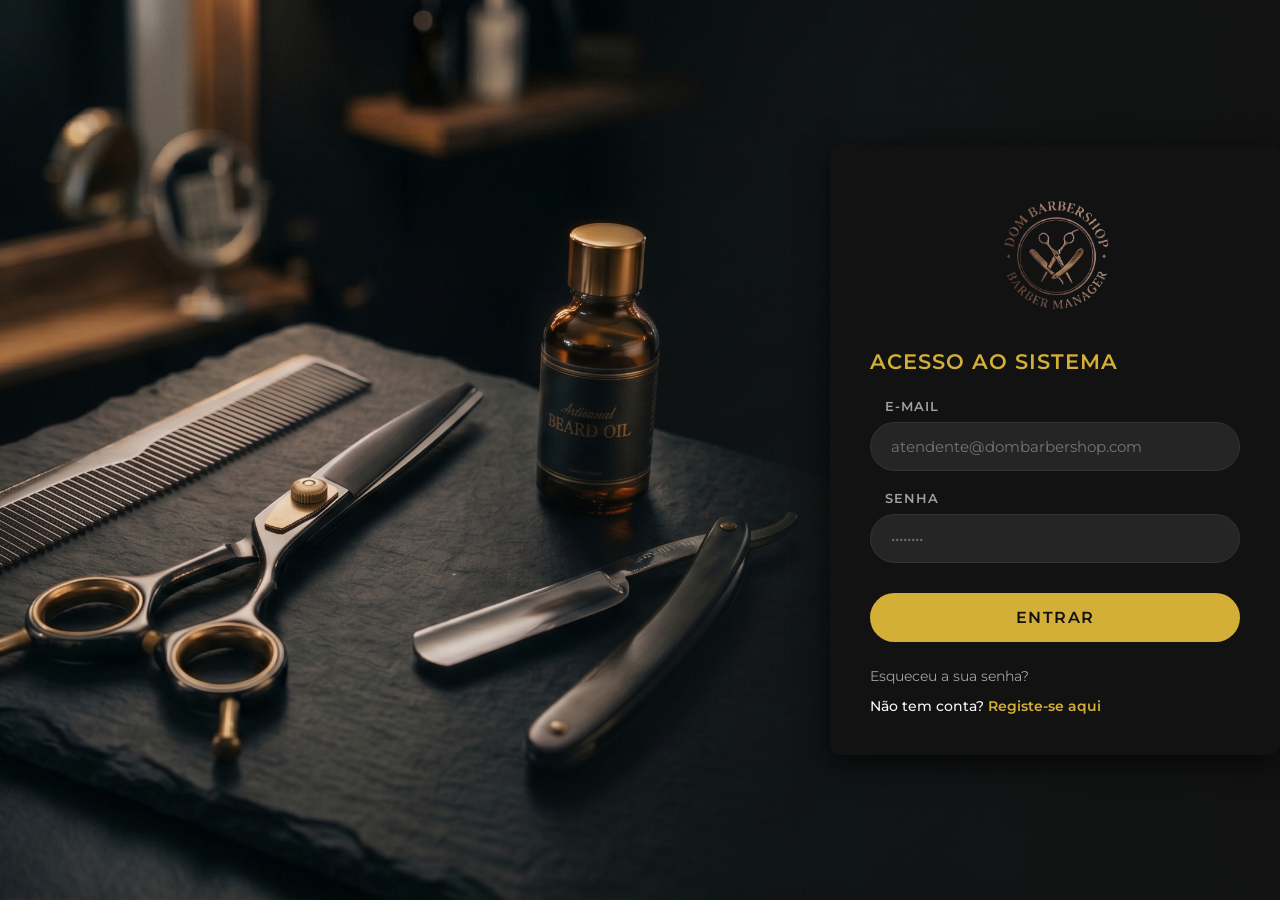
==== commit 4fcc71e4: "feat: reestruturação de autenticação, UI/UX global e automação de lembretes Segurança & Banco de Dad" ====
--- a/frontend/index.html
+++ b/frontend/index.html
@@ -4,6 +4,8 @@
     <meta charset="UTF-8">
     <meta name="viewport" content="width=device-width, initial-scale=1.0">
     <title>Dom Barbershop | Início</title>
+    <link rel="icon" type="image/png" href="icon.png?v=2" sizes="32x32">
+
     <link rel="stylesheet" href="css/style.css">
 </head>
 <body>
@@ -11,25 +13,26 @@
     <nav class="sidebar">
         <a href="index.html" class="logo-link">
             <div class="logo">
-                <h2 class="shop-name">💈Dom Barbershop</h2>
+                <h2 class="shop-name">Dom Barbershop</h2>
                 <span class="system-name">Barber Manager</span>
             </div>
         </a>
         
         <ul class="nav-links">
-            <li><a href="index.html" class="active">🏠 Início</a></li>
-            <li><a href="dashboard.html">📊 Dashboard</a></li>
-            <li><a href="agenda.html">📅 Agenda</a></li>
-            <li><a href="clientes.html">👥 Clientes</a></li>
-            <li><a href="servicos.html">✂️ Serviços</a></li>
+            <li><a href="index.html" class="active">Início</a></li>
+            <li><a href="dashboard.html">Dashboard</a></li>
+            <li><a href="agenda.html">Agenda</a></li>
+            <li><a href="clientes.html">Clientes</a></li>
+            <li><a href="servicos.html">Serviços</a></li>
         </ul>
     </nav>
 
     <main class="main-content">
         <header class="top-header">
             <h1 id="page-title">Bem-vindo à Dom Barbershop</h1>
-            <div class="user-profile">
-                <span>Bem-vindo!</span>
+
+            <div class="welcome-container">
+                <p class="welcome-text">Seja bem-vindo(a), <span id="nome-usuario-logado">Usuário</span></p>
             </div>
         </header>
 
--- a/frontend/css/style.css
+++ b/frontend/css/style.css
@@ -1,18 +1,17 @@
 /* VARIÁVEIS */
 
 :root {
-    --primary-color: #d4af37;       /* Dourado */
-    --secondary-color: #1a1a1a;     /* Preto secundário */
-    --bg-body: #121212;             /* Fundo principal bem escuro */
-    --sidebar-bg: #1e1e1e;          /* Fundo do menu e dos cards */
-    --text-color: #f4f4f4;          /* Branco gelo */
-    --text-muted: #a0a0a0;          /* Cinza para textos secundários */
-    --danger-color: #8b0000;        /* Vermelho escuro */
-    --success-color: #2e8b57;       /* Verde suave */
-    --border-color: #333333;        /* Cor das linhas divisórias */
-}
-
-/* RESET E CONFIGURAÇÕES GLOBAIS */
+    --primary-color: #d4af37;       
+    --secondary-color: #1a1a1a;     
+    --bg-body: #121212;             
+    --sidebar-bg: #1e1e1e;          
+    --text-color: #f4f4f4;         
+    --text-muted: #a0a0a0;          
+    --danger-color: #8b0000;       
+    --success-color: #2e8b57;       
+    --border-color: #333333;        
+}
+
 * {
     margin: 0;
     padding: 0;
@@ -277,12 +276,12 @@
 }
 
 .btn-submit:hover {
-    transform: translateY(-3px); /* Efeito do botão "levantando" */
-    background-color: #e5c158; /* Um dourado levemente mais claro ao passar o mouse */
+    transform: translateY(-3px);
+    background-color: #e5c158; 
     box-shadow: 0 6px 20px rgba(212, 175, 55, 0.4);
 }
 
-/* CUSTOMIZAÇÃO FLATPICKR - PINTANDO DO ZERO */
+/* CUSTOMIZAÇÃO FLATPICKR */
 
 /* Fundo Principal e Borda */
 .flatpickr-calendar {
@@ -291,7 +290,7 @@
     box-shadow: 0 10px 25px rgba(0, 0, 0, 0.5) !important;
 }
 
-/* Força os fundos internos a ficarem transparentes para mostrar o fundo principal */
+
 .flatpickr-days,
 .flatpickr-month,
 .flatpickr-weekdays,
@@ -567,7 +566,7 @@
 
 #busca-cliente:focus {
     border-color: var(--primary-color);
-    box-shadow: 0 0 0 3px rgba(212, 175, 55, 0.15); /* Brilho dourado ao clicar */
+    box-shadow: 0 0 0 3px rgba(212, 175, 55, 0.15);
 }
 
 #busca-cliente::placeholder {
@@ -776,9 +775,9 @@
 /* Forçar tamanho idêntico */
 .btn-editar-servico, .btn-remover-servico {
     flex: 1;
-    height: 36px; /* Força a altura exata para os dois botões */
-    margin: 0 !important; /* Corta qualquer margem antiga que tenha sobrado */
-    padding: 0 !important; /* Corta paddings antigos que causam diferença */
+    height: 36px;
+    margin: 0 !important; 
+    padding: 0 !important; 
     background: transparent;
     border-radius: 5px;
     cursor: pointer;
@@ -862,7 +861,7 @@
     background-color: var(--danger-color);
 }
 
-/* BOTÃO FECHAR DA NOTIFICAÇÃO  */
+/* BOTÃO FECHAR DA NOTIFICAÇÃO */
 .toast-close {
     background: transparent;
     border: none;
@@ -879,4 +878,298 @@
 
 .toast-close:hover {
     opacity: 1;
+}
+
+.text-muted { color: var(--text-muted); }
+.text-primary { color: var(--primary-color); }
+.text-success { color: var(--success-color) !important; }
+.text-danger { color: var(--danger-color) !important; }
+.text-center { text-align: center; }
+.text-large { font-size: 1.1rem; color: var(--text-color); }
+.font-bold { font-weight: bold; }
+.mb-10 { margin-bottom: 10px; }
+.mb-15 { margin-bottom: 15px; }
+.mb-25 { margin-bottom: 25px; }
+.w-100 { width: 100%; }
+
+/* DASHBOARD */
+.dashboard-cards {
+    display: grid;
+    grid-template-columns: repeat(auto-fit, minmax(250px, 1fr));
+    gap: 20px;
+    margin-bottom: 30px;
+}
+.input-group.half-width {
+    width: 50%;
+}
+
+/* AGENDA */
+.agenda-navigation {
+    display: flex;
+    align-items: center;
+    justify-content: center;
+    gap: 20px;
+    margin-bottom: 25px;
+    background: var(--bg-card);
+    padding: 15px;
+    border-radius: 10px;
+    border: 1px solid var(--border-color);
+}
+.datepicker-container {
+    text-align: center;
+    cursor: pointer;
+}
+.display-data {
+    font-weight: bold;
+    font-size: 1.1rem;
+    color: var(--primary-color);
+}
+.btn-toggle.btn-small {
+    padding: 5px 15px;
+}
+
+/* PERFIL DO CLIENTE */
+.perfil-info-box {
+    background: var(--bg-body);
+    padding: 20px;
+    border-radius: 10px;
+    margin-bottom: 20px;
+    border: 1px solid var(--border-color);
+}
+.perfil-cortes-row {
+    font-size: 1.2rem;
+    margin-top: 15px;
+    border-top: 1px solid var(--border-color);
+    padding-top: 15px;
+}
+.status-agendamento-box {
+    background: var(--bg-body);
+    border: 1px solid var(--primary-color);
+    padding: 15px;
+    border-radius: 10px;
+    margin-bottom: 20px;
+}
+
+/* MODAIS E CAIXAS */
+.modal-content.large { max-width: 450px; }
+.modal-content.center-small {
+    max-width: 400px;
+    text-align: center;
+}
+.modal-title-primary {
+    color: var(--primary-color);
+    margin-bottom: 15px;
+    font-size: 1.5rem;
+}
+.modal-title-danger {
+    color: var(--danger-color);
+    margin-bottom: 15px;
+    font-size: 1.5rem;
+}
+
+/* BOTÕES BLINDADOS E GRUPOS */
+.modal-actions.col {
+    flex-direction: column;
+    gap: 10px;
+}
+.modal-btn-group {
+    display: flex;
+    gap: 10px;
+    width: 100%;
+}
+.modal-btn-group-spaced {
+    display: flex;
+    gap: 15px;
+    margin-top: 20px;
+    width: 100%;
+}
+.btn-grid-group {
+    display: grid;
+    grid-template-columns: 1fr 1fr;
+    gap: 10px;
+}
+.btn-flex { 
+    flex: 1; 
+}
+.btn-success {
+    background-color: var(--success-color) !important;
+    color: white !important;
+    border: none;
+}
+.btn-danger {
+    background-color: var(--danger-color) !important;
+    color: white !important;
+    border: none;
+}
+.btn-danger-alt {
+    height: 45px;
+    border-radius: 8px;
+}
+.btn-grid {
+    width: 100%;
+    padding: 12px 5px;
+    font-size: 0.95rem;
+    border-radius: 6px;
+    cursor: pointer;
+    font-weight: bold;
+    text-transform: uppercase;
+}
+.btn-half {
+    width: 50%;
+    padding: 12px 0;
+    font-size: 0.95rem;
+    border-radius: 8px;
+    cursor: pointer;
+    font-weight: bold;
+    text-transform: uppercase;
+    box-sizing: border-box;
+}
+.btn-outline {
+    border: 1px solid var(--border-color);
+    background-color: transparent;
+    color: var(--text-color);
+}
+
+/* CLASSES DINÂMICAS DO JAVASCRIPT */
+
+/* Notificações (Toast) */
+.toast-icon { font-size: 1.5rem; line-height: 1; }
+.toast-message { flex: 1; }
+.toast-link { color: #fff; text-decoration: underline; font-weight: bold; font-size: 1.1rem; }
+
+.p-20 { padding: 20px; }
+.empty-service { padding: 40px; grid-column: 1 / -1; }
+.service-name { font-size: 1.3rem; margin-bottom: 8px; display: block; }
+.flex-between-center { display: flex; justify-content: space-between; align-items: center; }
+.btn-icon { background: none; border: none; cursor: pointer; }
+
+/* Status da Agenda */
+.status-concluido { opacity: 0.7; }
+.border-concluido { border-left: 4px solid var(--success-color); }
+
+.status-faltou { opacity: 0.6; }
+.border-faltou { border-left: 4px solid var(--danger-color); }
+
+.status-resgatado { opacity: 0.7; }
+.border-resgatado { border-left: 4px solid #f39c12; }
+.text-warning { color: #f39c12 !important; }
+
+.btn-logout {
+    background-color: transparent;
+    color: #e5c07b; /* Dourado */
+    border: 1px solid #e5c07b;
+    padding: 8px 16px;
+    border-radius: 4px;
+    cursor: pointer;
+    font-weight: bold;
+    transition: all 0.3s ease;
+}
+.btn-logout:hover {
+    background-color: #e03131;
+    color: white;
+    border-color: #e03131;
+}
+
+.welcome-container {
+    display: flex;
+    align-items: center;
+    gap: 15px;
+}
+
+.welcome-text {
+    color: #ffffff;
+    font-size: 1.1rem;
+    margin: 0;
+}
+
+#nome-usuario-logado {
+    color: #e5c07b;
+    font-weight: bold;
+}
+
+.btn-logout {
+    background-color: transparent;
+    color: #e03131;
+    border: 1px solid #e03131;
+    padding: 6px 12px;
+    border-radius: 4px;
+    cursor: pointer;
+    font-weight: bold;
+    font-size: 0.9rem;
+    transition: all 0.3s ease;
+}
+
+.btn-logout:hover {
+    background-color: #e03131;
+    color: white;
+}
+
+.welcome-container {
+    display: flex;
+    align-items: center;
+    gap: 15px;
+}
+
+.welcome-text {
+    color: #ffffff;
+    font-size: 1.1rem;
+    margin: 0;
+}
+
+#nome-usuario-logado {
+    color: #e5c07b;
+    font-weight: bold;
+}
+
+.btn-logout {
+    background-color: transparent;
+    color: #e03131;
+    border: 1px solid #e03131;
+    padding: 6px 12px;
+    border-radius: 4px;
+    cursor: pointer;
+    font-weight: bold;
+    font-size: 0.9rem;
+    transition: all 0.3s ease;
+}
+
+.btn-logout:hover {
+    background-color: #e03131;
+    color: white;
+}
+
+.btn-apagar {
+    background-color: transparent;
+    color: #e03131;
+    border: 1px solid #e03131;
+    padding: 6px 12px;
+    border-radius: 4px;
+    cursor: pointer;
+    font-size: 0.85rem;
+    font-weight: bold;
+    transition: all 0.3s ease;
+}
+
+.btn-apagar:hover {
+    background-color: #e03131;
+    color: white;
+    box-shadow: 0 4px 8px rgba(224, 49, 49, 0.3);
+}
+
+.btn-perfil {
+    background-color: transparent;
+    color: #e5c07b;
+    border: 1px solid #e5c07b;
+    padding: 6px 12px;
+    border-radius: 4px;
+    cursor: pointer;
+    font-size: 0.85rem;
+    font-weight: bold;
+    transition: all 0.3s ease;
+}
+
+.btn-perfil:hover {
+    background-color: #e5c07b;
+    color: #121212;
+    box-shadow: 0 4px 8px rgba(229, 192, 123, 0.3);
 }
